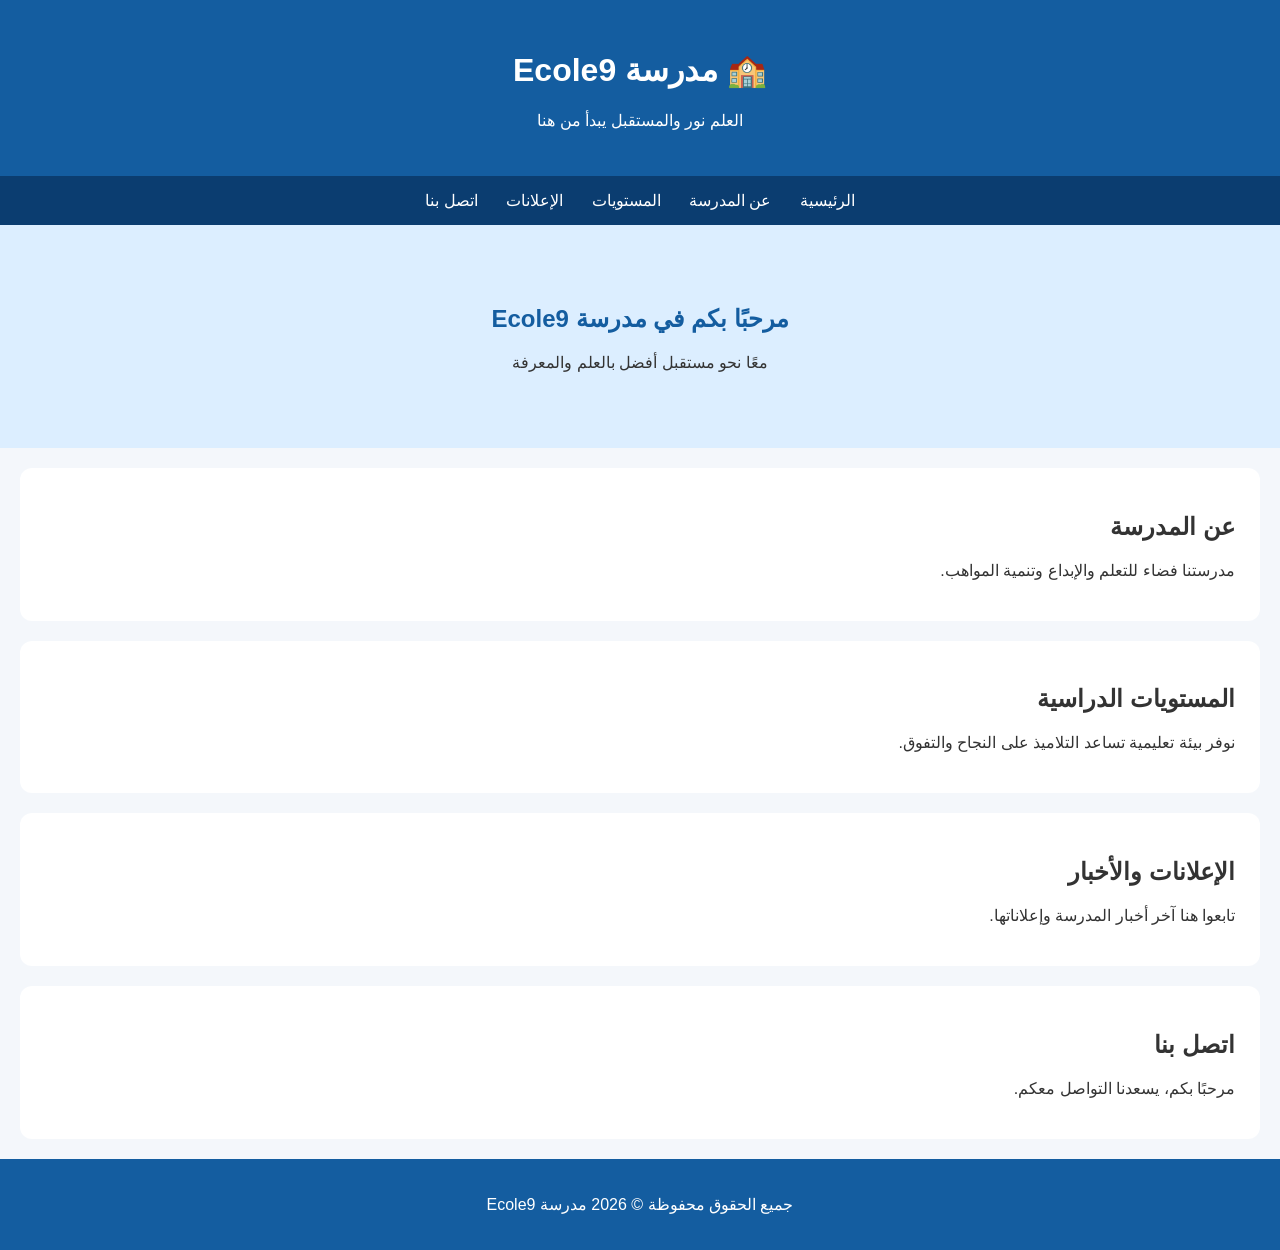
==== index.html @ 23e9fa50 "Create index.html" ====
<!DOCTYPE html>
<html lang="ar" dir="rtl">
<head>
    <meta charset="UTF-8">
    <meta name="viewport" content="width=device-width, initial-scale=1.0">
    <title>مدرسة Ecole9</title>

    <style>
        body {
            margin: 0;
            font-family: Arial, sans-serif;
            background: #f4f7fb;
            color: #333;
        }

        header {
            background: #145da0;
            color: white;
            text-align: center;
            padding: 30px;
        }

        nav {
            background: #0b3d70;
            padding: 15px;
            text-align: center;
        }

        nav a {
            color: white;
            text-decoration: none;
            margin: 12px;
        }

        .hero {
            text-align: center;
            padding: 60px 20px;
            background: #dceeff;
        }

        .hero h2 {
            color: #145da0;
        }

        .section {
            background: white;
            margin: 20px;
            padding: 25px;
            border-radius: 12px;
        }

        footer {
            background: #145da0;
            color: white;
            text-align: center;
            padding: 20px;
        }
    </style>
</head>

<body>

<header>
    <h1>🏫 مدرسة Ecole9</h1>
    <p>العلم نور والمستقبل يبدأ من هنا</p>
</header>

<nav>
    <a href="#home">الرئيسية</a>
    <a href="#about">عن المدرسة</a>
    <a href="#levels">المستويات</a>
    <a href="#news">الإعلانات</a>
    <a href="#contact">اتصل بنا</a>
</nav>

<section class="hero" id="home">
    <h2>مرحبًا بكم في مدرسة Ecole9</h2>
    <p>معًا نحو مستقبل أفضل بالعلم والمعرفة</p>
</section>

<section class="section" id="about">
    <h2>عن المدرسة</h2>
    <p>مدرستنا فضاء للتعلم والإبداع وتنمية المواهب.</p>
</section>

<section class="section" id="levels">
    <h2>المستويات الدراسية</h2>
    <p>نوفر بيئة تعليمية تساعد التلاميذ على النجاح والتفوق.</p>
</section>

<section class="section" id="news">
    <h2>الإعلانات والأخبار</h2>
    <p>تابعوا هنا آخر أخبار المدرسة وإعلاناتها.</p>
</section>

<section class="section" id="contact">
    <h2>اتصل بنا</h2>
    <p>مرحبًا بكم، يسعدنا التواصل معكم.</p>
</section>

<footer>
    <p>جميع الحقوق محفوظة © 2026 مدرسة Ecole9</p>
</footer>

</body>
</html>
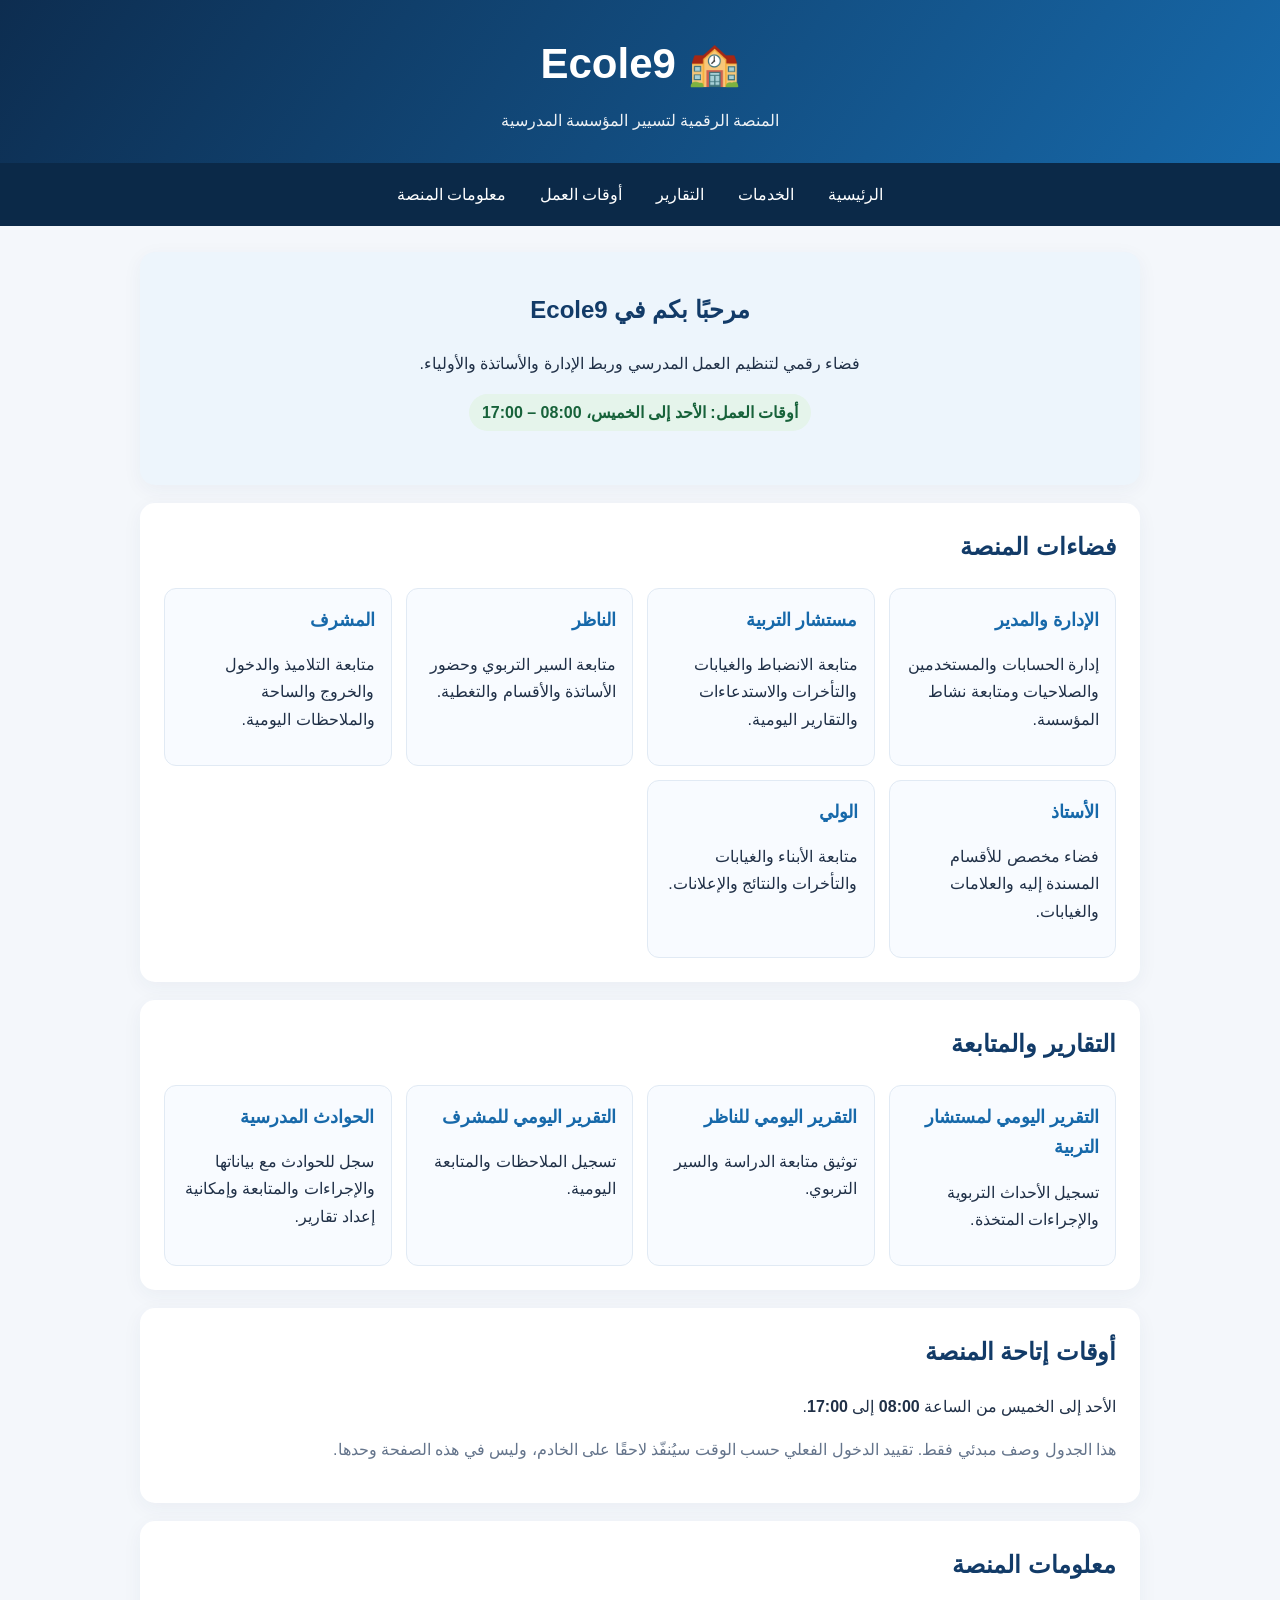
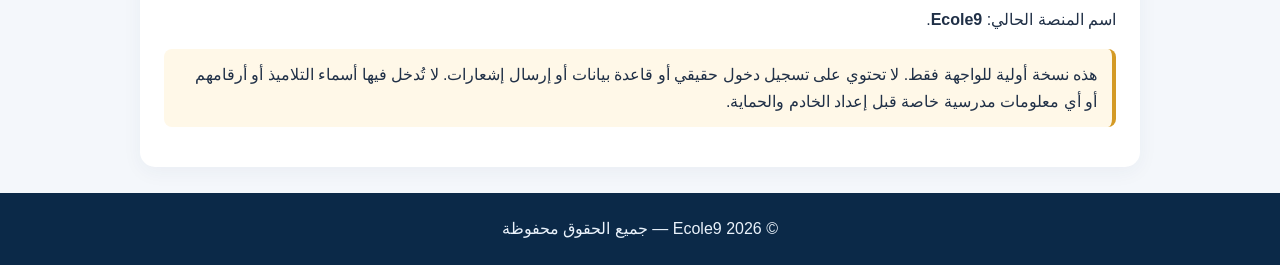
==== commit 7e8ad190: "Add files via upload" ====
--- a/index.html
+++ b/index.html
@@ -1,107 +1,90 @@
 <!DOCTYPE html>
 <html lang="ar" dir="rtl">
 <head>
-    <meta charset="UTF-8">
-    <meta name="viewport" content="width=device-width, initial-scale=1.0">
-    <title>مدرسة Ecole9</title>
+  <meta charset="UTF-8">
+  <meta name="viewport" content="width=device-width, initial-scale=1.0">
+  <meta name="description" content="Ecole9 - منصة تسيير المؤسسة المدرسية">
+  <title>Ecole9 | المنصة المدرسية</title>
+  <style>
+    :root { --navy:#123b68; --blue:#1769aa; --pale:#edf5fc; --ink:#203047; --muted:#64748b; }
+    * { box-sizing:border-box; }
+    body { margin:0; font-family:Tahoma,Arial,sans-serif; background:#f4f7fb; color:var(--ink); line-height:1.7; }
+    header { background:linear-gradient(125deg,#0d2d50,#1769aa); color:white; padding:28px 18px; text-align:center; }
+    header h1 { margin:0; font-size:clamp(28px,5vw,42px); }
+    header p { margin:8px 0 0; opacity:.92; }
+    nav { background:#0b2948; display:flex; justify-content:center; flex-wrap:wrap; gap:8px; padding:10px; }
+    nav a { color:white; text-decoration:none; padding:8px 13px; border-radius:7px; }
+    nav a:hover, nav a:focus { background:#244e78; }
+    main { width:min(100% - 28px,1000px); margin:26px auto; }
+    .hero, .panel { background:white; border-radius:15px; padding:24px; margin-bottom:18px; box-shadow:0 5px 20px #1e3a5f0d; }
+    .hero { background:var(--pale); text-align:center; padding:38px 22px; }
+    h2 { color:var(--navy); margin-top:0; }
+    .grid { display:grid; grid-template-columns:repeat(auto-fit,minmax(210px,1fr)); gap:14px; }
+    .tile { background:#f8fbff; border:1px solid #e1eaf4; border-radius:12px; padding:16px; }
+    .tile h3 { margin:0 0 6px; color:var(--blue); font-size:18px; }
+    .muted { color:var(--muted); }
+    .hours { display:inline-block; background:#e5f4eb; color:#17623a; border-radius:30px; padding:5px 13px; font-weight:bold; }
+    footer { text-align:center; padding:22px; color:#eaf2fb; background:#0b2948; }
+    .notice { border-right:4px solid #d49a25; background:#fff8e8; padding:12px 15px; border-radius:8px; }
+    @media (max-width:520px) { nav { justify-content:stretch; } nav a { flex:1 1 40%; text-align:center; } .hero,.panel { padding:19px; } }
+  </style>
+</head>
+<body>
+  <header>
+    <h1>🏫 Ecole9</h1>
+    <p>المنصة الرقمية لتسيير المؤسسة المدرسية</p>
+  </header>
 
-    <style>
-        body {
-            margin: 0;
-            font-family: Arial, sans-serif;
-            background: #f4f7fb;
-            color: #333;
-        }
+  <nav aria-label="القائمة الرئيسية">
+    <a href="#home">الرئيسية</a>
+    <a href="#services">الخدمات</a>
+    <a href="#reports">التقارير</a>
+    <a href="#schedule">أوقات العمل</a>
+    <a href="#contact">معلومات المنصة</a>
+  </nav>
 
-        header {
-            background: #145da0;
-            color: white;
-            text-align: center;
-            padding: 30px;
-        }
+  <main>
+    <section class="hero" id="home">
+      <h2>مرحبًا بكم في Ecole9</h2>
+      <p>فضاء رقمي لتنظيم العمل المدرسي وربط الإدارة والأساتذة والأولياء.</p>
+      <p><span class="hours">أوقات العمل: الأحد إلى الخميس، 08:00 – 17:00</span></p>
+    </section>
 
-        nav {
-            background: #0b3d70;
-            padding: 15px;
-            text-align: center;
-        }
+    <section class="panel" id="services">
+      <h2>فضاءات المنصة</h2>
+      <div class="grid">
+        <article class="tile"><h3>الإدارة والمدير</h3><p>إدارة الحسابات والمستخدمين والصلاحيات ومتابعة نشاط المؤسسة.</p></article>
+        <article class="tile"><h3>مستشار التربية</h3><p>متابعة الانضباط والغيابات والتأخرات والاستدعاءات والتقارير اليومية.</p></article>
+        <article class="tile"><h3>الناظر</h3><p>متابعة السير التربوي وحضور الأساتذة والأقسام والتغطية.</p></article>
+        <article class="tile"><h3>المشرف</h3><p>متابعة التلاميذ والدخول والخروج والساحة والملاحظات اليومية.</p></article>
+        <article class="tile"><h3>الأستاذ</h3><p>فضاء مخصص للأقسام المسندة إليه والعلامات والغيابات.</p></article>
+        <article class="tile"><h3>الولي</h3><p>متابعة الأبناء والغيابات والتأخرات والنتائج والإعلانات.</p></article>
+      </div>
+    </section>
 
-        nav a {
-            color: white;
-            text-decoration: none;
-            margin: 12px;
-        }
+    <section class="panel" id="reports">
+      <h2>التقارير والمتابعة</h2>
+      <div class="grid">
+        <article class="tile"><h3>التقرير اليومي لمستشار التربية</h3><p>تسجيل الأحداث التربوية والإجراءات المتخذة.</p></article>
+        <article class="tile"><h3>التقرير اليومي للناظر</h3><p>توثيق متابعة الدراسة والسير التربوي.</p></article>
+        <article class="tile"><h3>التقرير اليومي للمشرف</h3><p>تسجيل الملاحظات والمتابعة اليومية.</p></article>
+        <article class="tile"><h3>الحوادث المدرسية</h3><p>سجل للحوادث مع بياناتها والإجراءات والمتابعة وإمكانية إعداد تقارير.</p></article>
+      </div>
+    </section>
 
-        .hero {
-            text-align: center;
-            padding: 60px 20px;
-            background: #dceeff;
-        }
+    <section class="panel" id="schedule">
+      <h2>أوقات إتاحة المنصة</h2>
+      <p>الأحد إلى الخميس من الساعة <strong>08:00</strong> إلى <strong>17:00</strong>.</p>
+      <p class="muted">هذا الجدول وصف مبدئي فقط. تقييد الدخول الفعلي حسب الوقت سيُنفّذ لاحقًا على الخادم، وليس في هذه الصفحة وحدها.</p>
+    </section>
 
-        .hero h2 {
-            color: #145da0;
-        }
+    <section class="panel" id="contact">
+      <h2>معلومات المنصة</h2>
+      <p>اسم المنصة الحالي: <strong>Ecole9</strong>.</p>
+      <p class="notice">هذه نسخة أولية للواجهة فقط. لا تحتوي على تسجيل دخول حقيقي أو قاعدة بيانات أو إرسال إشعارات. لا تُدخل فيها أسماء التلاميذ أو أرقامهم أو أي معلومات مدرسية خاصة قبل إعداد الخادم والحماية.</p>
+    </section>
+  </main>
 
-        .section {
-            background: white;
-            margin: 20px;
-            padding: 25px;
-            border-radius: 12px;
-        }
-
-        footer {
-            background: #145da0;
-            color: white;
-            text-align: center;
-            padding: 20px;
-        }
-    </style>
-</head>
-
-<body>
-
-<header>
-    <h1>🏫 مدرسة Ecole9</h1>
-    <p>العلم نور والمستقبل يبدأ من هنا</p>
-</header>
-
-<nav>
-    <a href="#home">الرئيسية</a>
-    <a href="#about">عن المدرسة</a>
-    <a href="#levels">المستويات</a>
-    <a href="#news">الإعلانات</a>
-    <a href="#contact">اتصل بنا</a>
-</nav>
-
-<section class="hero" id="home">
-    <h2>مرحبًا بكم في مدرسة Ecole9</h2>
-    <p>معًا نحو مستقبل أفضل بالعلم والمعرفة</p>
-</section>
-
-<section class="section" id="about">
-    <h2>عن المدرسة</h2>
-    <p>مدرستنا فضاء للتعلم والإبداع وتنمية المواهب.</p>
-</section>
-
-<section class="section" id="levels">
-    <h2>المستويات الدراسية</h2>
-    <p>نوفر بيئة تعليمية تساعد التلاميذ على النجاح والتفوق.</p>
-</section>
-
-<section class="section" id="news">
-    <h2>الإعلانات والأخبار</h2>
-    <p>تابعوا هنا آخر أخبار المدرسة وإعلاناتها.</p>
-</section>
-
-<section class="section" id="contact">
-    <h2>اتصل بنا</h2>
-    <p>مرحبًا بكم، يسعدنا التواصل معكم.</p>
-</section>
-
-<footer>
-    <p>جميع الحقوق محفوظة © 2026 مدرسة Ecole9</p>
-</footer>
-
+  <footer>© 2026 Ecole9 — جميع الحقوق محفوظة</footer>
 </body>
 </html>
-
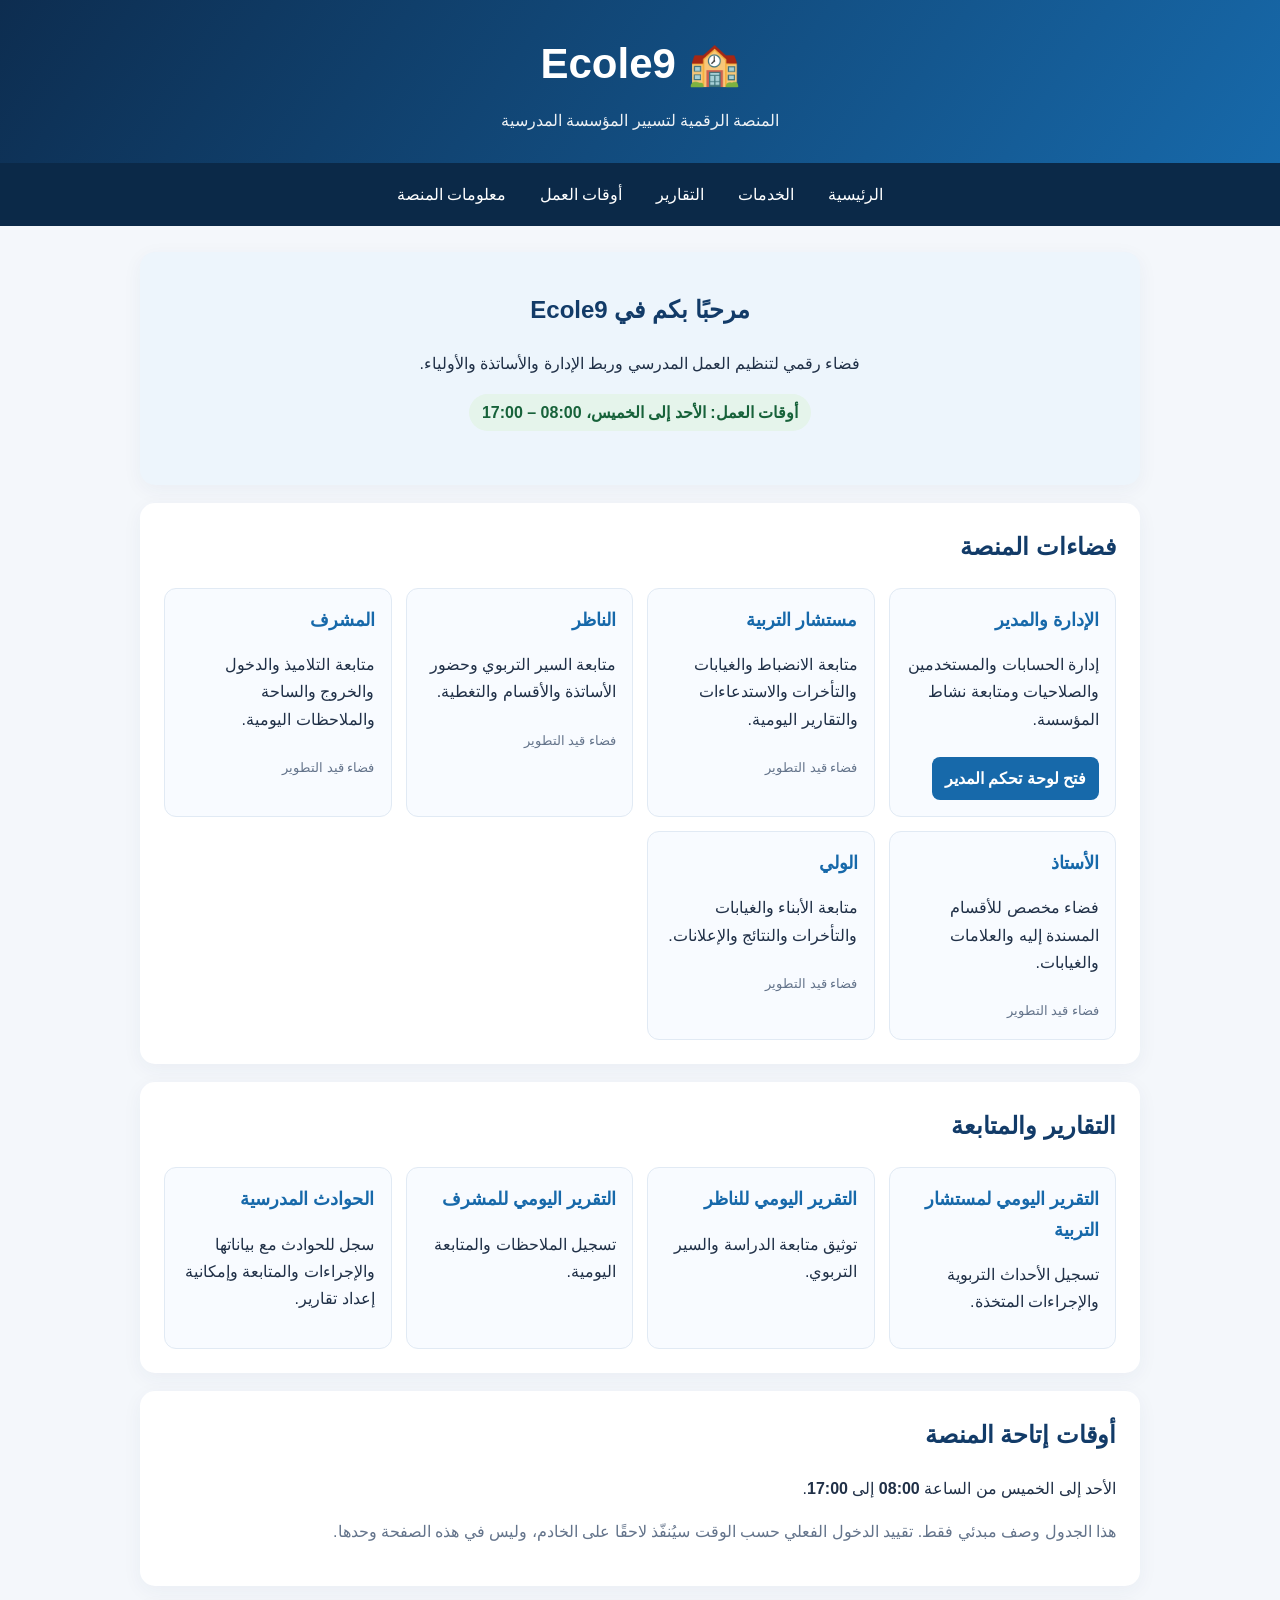
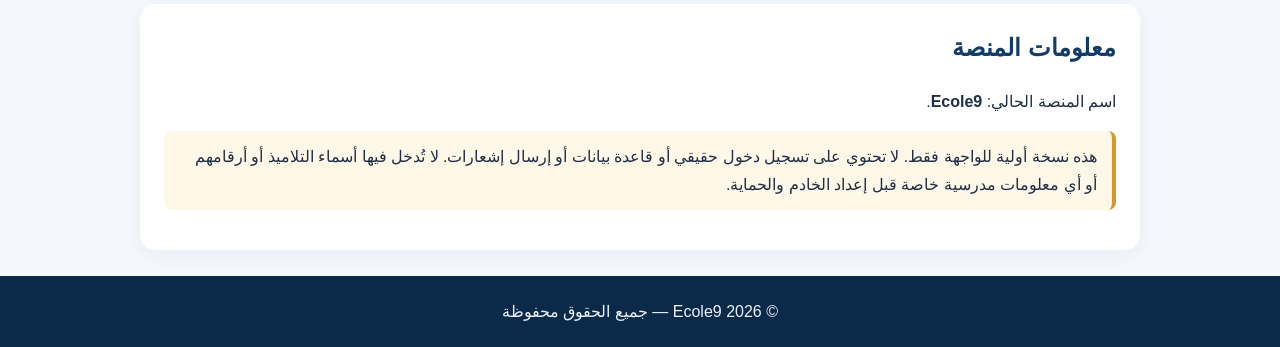
==== commit d51b4b3d: "Add clear entry point to the admin dashboard" ====
--- a/index.html
+++ b/index.html
@@ -24,6 +24,9 @@
     .tile h3 { margin:0 0 6px; color:var(--blue); font-size:18px; }
     .muted { color:var(--muted); }
     .hours { display:inline-block; background:#e5f4eb; color:#17623a; border-radius:30px; padding:5px 13px; font-weight:bold; }
+    .portal-link { display:inline-block; margin-top:8px; padding:8px 13px; background:var(--blue); color:#fff; text-decoration:none; border-radius:8px; font-weight:bold; }
+    .portal-link:hover,.portal-link:focus { background:#0d4f86; }
+    .coming { display:inline-block; margin-top:8px; color:var(--muted); font-size:13px; }
     footer { text-align:center; padding:22px; color:#eaf2fb; background:#0b2948; }
     .notice { border-right:4px solid #d49a25; background:#fff8e8; padding:12px 15px; border-radius:8px; }
     @media (max-width:520px) { nav { justify-content:stretch; } nav a { flex:1 1 40%; text-align:center; } .hero,.panel { padding:19px; } }
@@ -53,12 +56,16 @@
     <section class="panel" id="services">
       <h2>فضاءات المنصة</h2>
       <div class="grid">
-        <article class="tile"><h3>الإدارة والمدير</h3><p>إدارة الحسابات والمستخدمين والصلاحيات ومتابعة نشاط المؤسسة.</p></article>
-        <article class="tile"><h3>مستشار التربية</h3><p>متابعة الانضباط والغيابات والتأخرات والاستدعاءات والتقارير اليومية.</p></article>
-        <article class="tile"><h3>الناظر</h3><p>متابعة السير التربوي وحضور الأساتذة والأقسام والتغطية.</p></article>
-        <article class="tile"><h3>المشرف</h3><p>متابعة التلاميذ والدخول والخروج والساحة والملاحظات اليومية.</p></article>
-        <article class="tile"><h3>الأستاذ</h3><p>فضاء مخصص للأقسام المسندة إليه والعلامات والغيابات.</p></article>
-        <article class="tile"><h3>الولي</h3><p>متابعة الأبناء والغيابات والتأخرات والنتائج والإعلانات.</p></article>
+        <article class="tile">
+          <h3>الإدارة والمدير</h3>
+          <p>إدارة الحسابات والمستخدمين والصلاحيات ومتابعة نشاط المؤسسة.</p>
+          <a class="portal-link" href="admin.html">فتح لوحة تحكم المدير</a>
+        </article>
+        <article class="tile"><h3>مستشار التربية</h3><p>متابعة الانضباط والغيابات والتأخرات والاستدعاءات والتقارير اليومية.</p><span class="coming">فضاء قيد التطوير</span></article>
+        <article class="tile"><h3>الناظر</h3><p>متابعة السير التربوي وحضور الأساتذة والأقسام والتغطية.</p><span class="coming">فضاء قيد التطوير</span></article>
+        <article class="tile"><h3>المشرف</h3><p>متابعة التلاميذ والدخول والخروج والساحة والملاحظات اليومية.</p><span class="coming">فضاء قيد التطوير</span></article>
+        <article class="tile"><h3>الأستاذ</h3><p>فضاء مخصص للأقسام المسندة إليه والعلامات والغيابات.</p><span class="coming">فضاء قيد التطوير</span></article>
+        <article class="tile"><h3>الولي</h3><p>متابعة الأبناء والغيابات والتأخرات والنتائج والإعلانات.</p><span class="coming">فضاء قيد التطوير</span></article>
       </div>
     </section>
 
@@ -87,4 +94,4 @@
 
   <footer>© 2026 Ecole9 — جميع الحقوق محفوظة</footer>
 </body>
-</html>
+</html>
